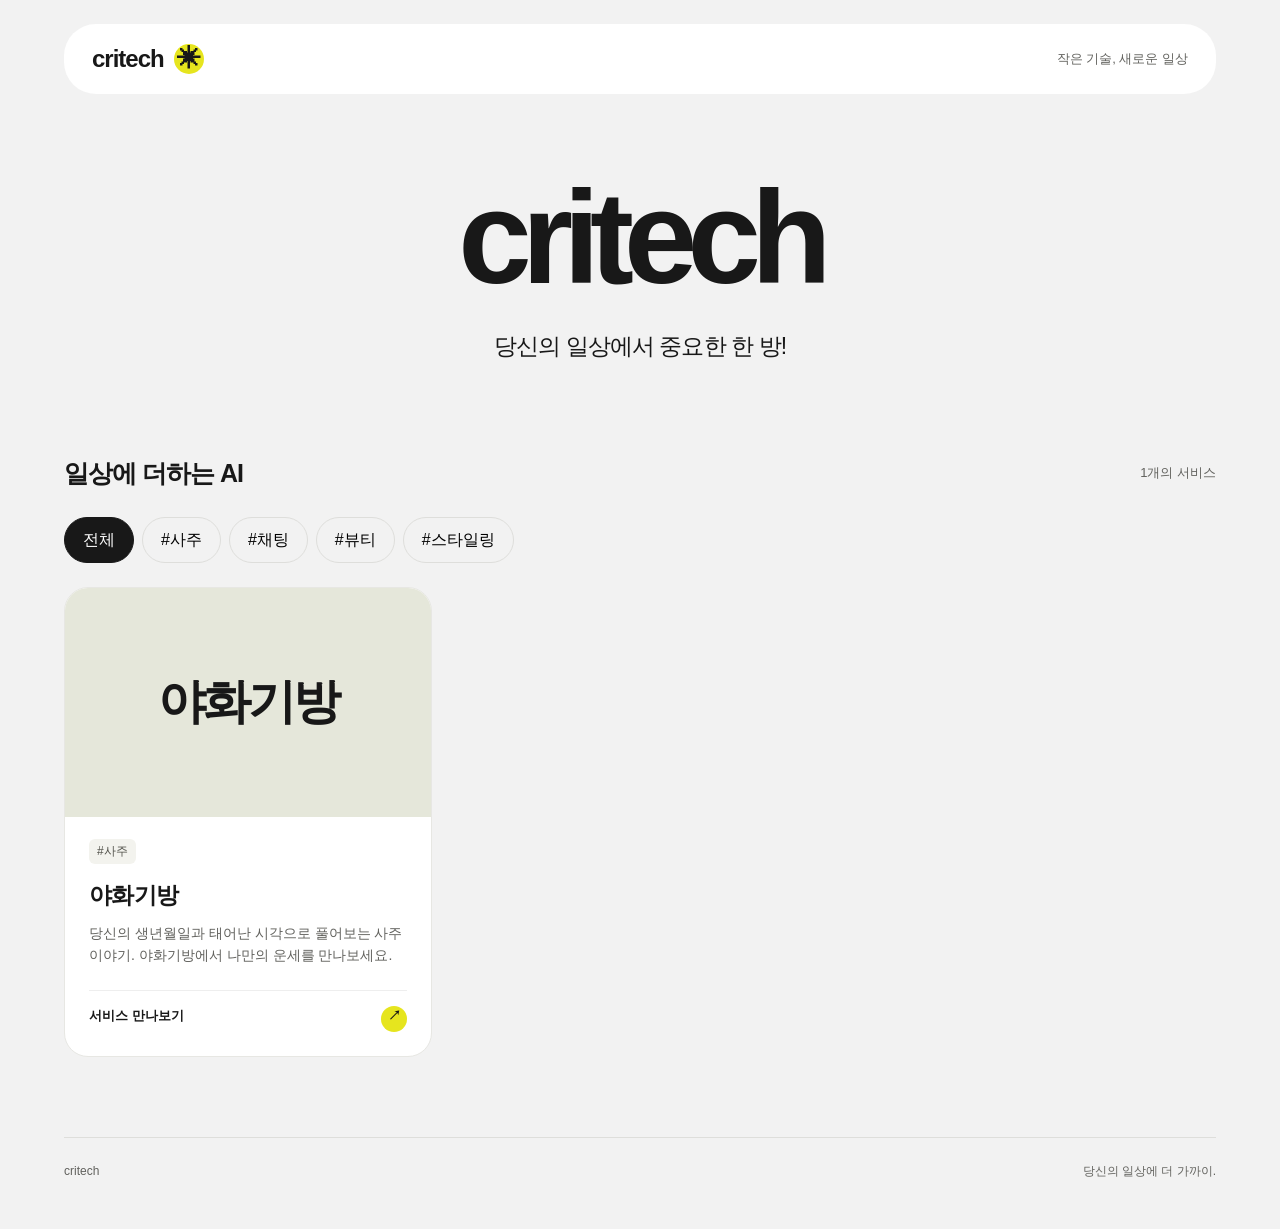
==== index.html @ 3f4b04e7 "Add critech product directory and admin" ====
<!doctype html>
<html lang="ko"><head><meta charset="utf-8"><meta name="viewport" content="width=device-width,initial-scale=1"><title>critech — 당신의 일상에서 중요한 한 방!</title><link rel="stylesheet" href="style.css"></head>
<body><div class="container"><header><a class="logo" href="./">critech<span aria-hidden="true">✳</span></a><span class="nav-note">작은 기술, 새로운 일상</span></header>
<main><section class="hero"><h1 id="headline">critech</h1><p id="subtitle">당신의 일상에서 중요한 한 방!</p></section>
<section class="products" aria-labelledby="section-title"><div class="section-heading"><h2 id="section-title">일상에 더하는 AI</h2><span id="count"></span></div><div id="filters" class="filters" aria-label="제품 카테고리"></div><div id="grid" class="product-grid"></div><p id="status" role="status"></p></section></main><footer><span>critech</span><span>당신의 일상에 더 가까이.</span></footer></div><script type="module" src="site.js"></script></body></html>
---- style.css ----
:root{--paper:#f2f2f2;--ink:#181818;--yellow:#e6e51e;--line:#dededb;--muted:#62625e}*{box-sizing:border-box}body{margin:0;background:var(--paper);color:var(--ink);font-family:Inter,-apple-system,BlinkMacSystemFont,"Segoe UI",sans-serif;line-height:1.6}a{color:inherit}button,input,textarea{font:inherit}button,a,input,textarea{touch-action:manipulation}:focus-visible{outline:3px solid #466cf3;outline-offset:4px}.container{max-width:1200px;margin:auto;padding:24px}header{display:flex;justify-content:space-between;align-items:center;background:white;border-radius:32px;padding:16px 28px}.logo{font-size:24px;font-weight:800;letter-spacing:-1px;text-decoration:none;display:flex;gap:10px;align-items:center}.logo span{background:var(--yellow);border-radius:50%;width:30px;height:30px;text-align:center;line-height:30px}.nav-note{font-size:13px;color:var(--muted)}.hero{text-align:center;padding:78px 0 68px}.hero h1{font-size:clamp(72px,12vw,132px);line-height:1;margin:0 0 24px;letter-spacing:-.075em;font-weight:800;overflow-wrap:anywhere}.hero p{font-size:clamp(17px,3vw,23px);margin:0;letter-spacing:-.04em}.products{padding:20px 0 64px}.section-heading{display:flex;justify-content:space-between;align-items:center}.section-heading h2{font-size:25px;letter-spacing:-1px;margin:0}.section-heading>span{font-size:13px;color:var(--muted)}.filters{display:flex;gap:8px;flex-wrap:wrap;margin:24px 0}.filters button{border:1px solid var(--line);border-radius:30px;background:transparent;padding:9px 18px;cursor:pointer}.filters button[aria-pressed=true]{background:var(--ink);color:white;border-color:var(--ink)}.product-grid{display:grid;grid-template-columns:repeat(3,minmax(0,1fr));gap:24px}.card{display:block;background:white;border-radius:24px;text-decoration:none;overflow:hidden;border:1px solid #e7e7e3;min-width:0}.card[href]:hover{border-color:var(--ink)}.thumbnail{aspect-ratio:16/10;background:#e5e7da;position:relative;overflow:hidden;display:grid;place-items:center}.thumbnail img{width:100%;height:100%;object-fit:cover;position:absolute;inset:0}.cover-word{font-size:clamp(30px,4vw,48px);letter-spacing:-.06em;font-weight:800;padding:24px;text-align:center;overflow-wrap:anywhere}.card:nth-child(3n+2) .thumbnail{background:#f2ded2}.card:nth-child(3n) .thumbnail{background:#dce3ee}.card-body{padding:22px 24px 24px}.tags{display:flex;flex-wrap:wrap;gap:8px;font-size:12px;color:#53534c}.tags span{background:#f3f3ee;border-radius:6px;padding:3px 8px}.card h3{font-size:23px;letter-spacing:-.7px;margin:13px 0 8px}.card p{font-size:14px;color:var(--muted);margin:0;min-height:46px;overflow-wrap:anywhere}.card-action{display:flex;justify-content:space-between;border-top:1px solid #eee;margin-top:22px;padding-top:15px;font-size:13px;font-weight:600}.card-action span:last-child{background:var(--yellow);border-radius:50%;width:26px;height:26px;text-align:center}footer{border-top:1px solid var(--line);padding:24px 0;display:flex;justify-content:space-between;font-size:12px;color:var(--muted)}.admin{max-width:900px}.admin h1{font-size:36px;letter-spacing:-1px}.panel{padding:24px;background:white;border-radius:20px;margin:20px 0}.panel h2{margin-top:0;font-size:21px}label{display:block;font-weight:600;font-size:14px;margin:16px 0 6px}input:not([type=checkbox]),textarea{display:block;width:100%;border:1px solid #ccc;border-radius:10px;padding:12px;background:white;color:var(--ink)}textarea{min-height:90px;resize:vertical}.row{display:flex;gap:12px;align-items:center;flex-wrap:wrap}.button{border:1px solid var(--line);background:white;border-radius:24px;padding:10px 20px;cursor:pointer;text-decoration:none}.primary{background:var(--yellow);border-color:var(--yellow);font-weight:700}.hint{font-size:13px;color:var(--muted)}.admin-product{border-top:1px solid var(--line);padding:20px 0}.admin-product legend{font-weight:700}.admin-product fieldset{border:0;padding:0;margin:0}.danger{color:#a02020}.sticky{position:sticky;bottom:12px;box-shadow:0 4px 20px #0001}button:disabled{opacity:.5;cursor:wait}[hidden]{display:none!important}@media(max-width:850px){.product-grid{grid-template-columns:repeat(2,minmax(0,1fr))}}@media(max-width:560px){.container{padding:16px}header{padding:14px 20px}.nav-note{display:none}.hero{padding:64px 0 48px}.product-grid{grid-template-columns:1fr}.section-heading h2{font-size:22px}.panel{padding:18px}.sticky{position:static}}
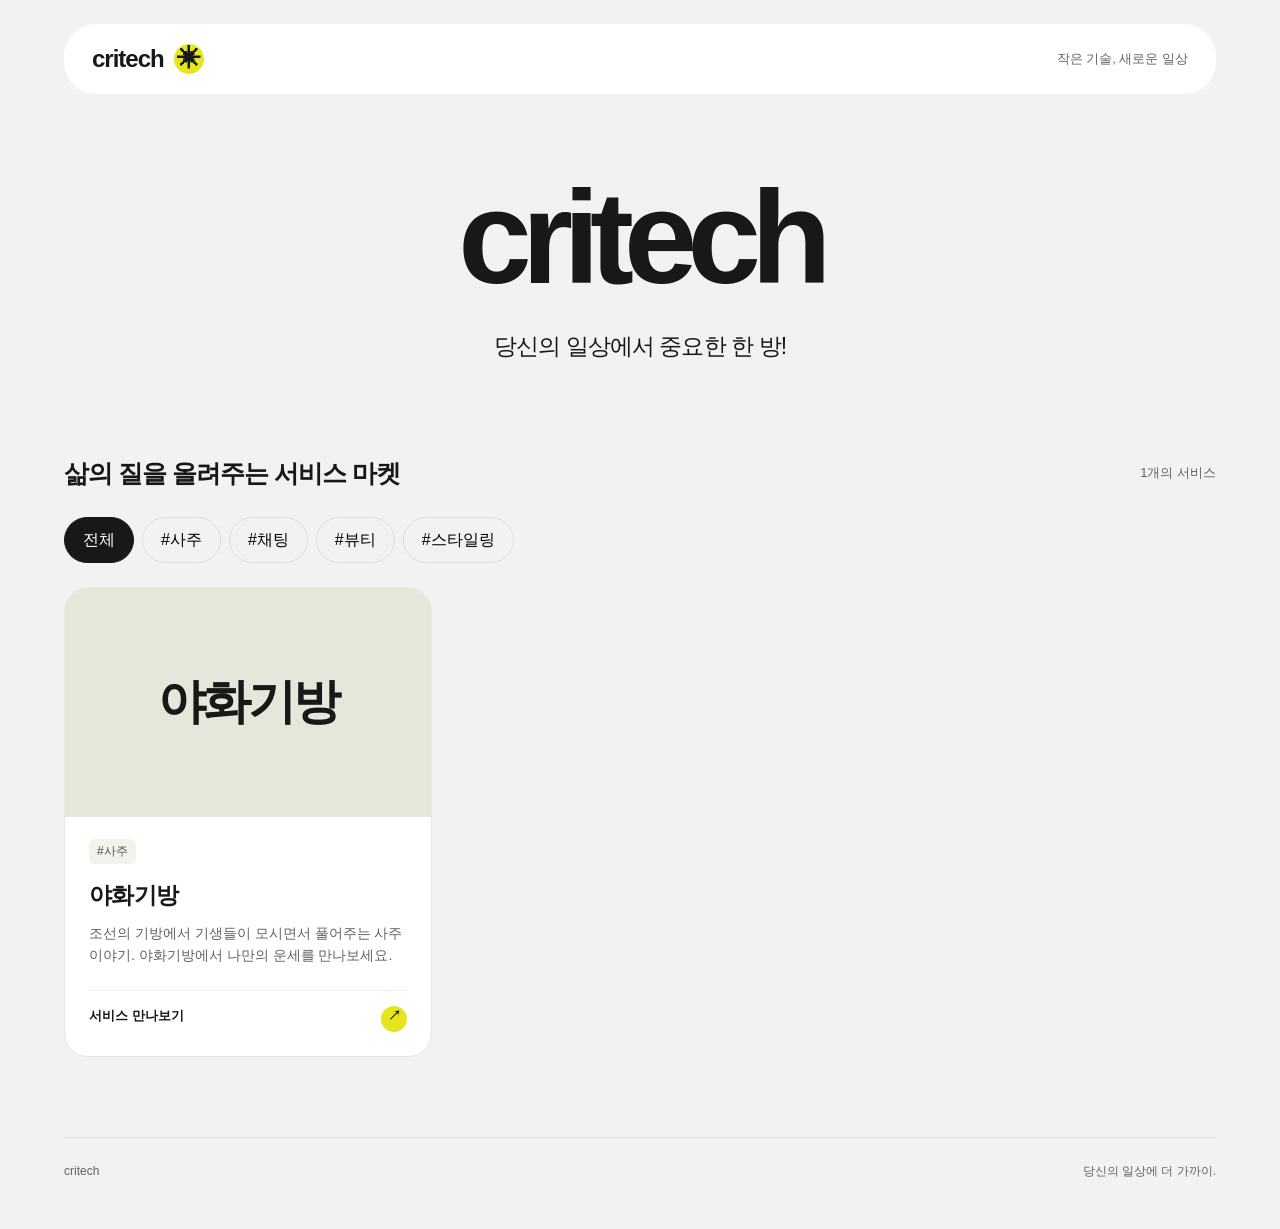
==== commit 1716c6e0: "Refresh browser modules for thumbnail upload support" ====
--- a/index.html
+++ b/index.html
@@ -2,4 +2,4 @@
 <html lang="ko"><head><meta charset="utf-8"><meta name="viewport" content="width=device-width,initial-scale=1"><title>critech — 당신의 일상에서 중요한 한 방!</title><link rel="stylesheet" href="style.css"></head>
 <body><div class="container"><header><a class="logo" href="./">critech<span aria-hidden="true">✳</span></a><span class="nav-note">작은 기술, 새로운 일상</span></header>
 <main><section class="hero"><h1 id="headline">critech</h1><p id="subtitle">당신의 일상에서 중요한 한 방!</p></section>
-<section class="products" aria-labelledby="section-title"><div class="section-heading"><h2 id="section-title">일상에 더하는 AI</h2><span id="count"></span></div><div id="filters" class="filters" aria-label="제품 카테고리"></div><div id="grid" class="product-grid"></div><p id="status" role="status"></p></section></main><footer><span>critech</span><span>당신의 일상에 더 가까이.</span></footer></div><script type="module" src="site.js"></script></body></html>
+<section class="products" aria-labelledby="section-title"><div class="section-heading"><h2 id="section-title">일상에 더하는 AI</h2><span id="count"></span></div><div id="filters" class="filters" aria-label="제품 카테고리"></div><div id="grid" class="product-grid"></div><p id="status" role="status"></p></section></main><footer><span>critech</span><span>당신의 일상에 더 가까이.</span></footer></div><script type="module" src="site.js?v=upload1"></script></body></html>
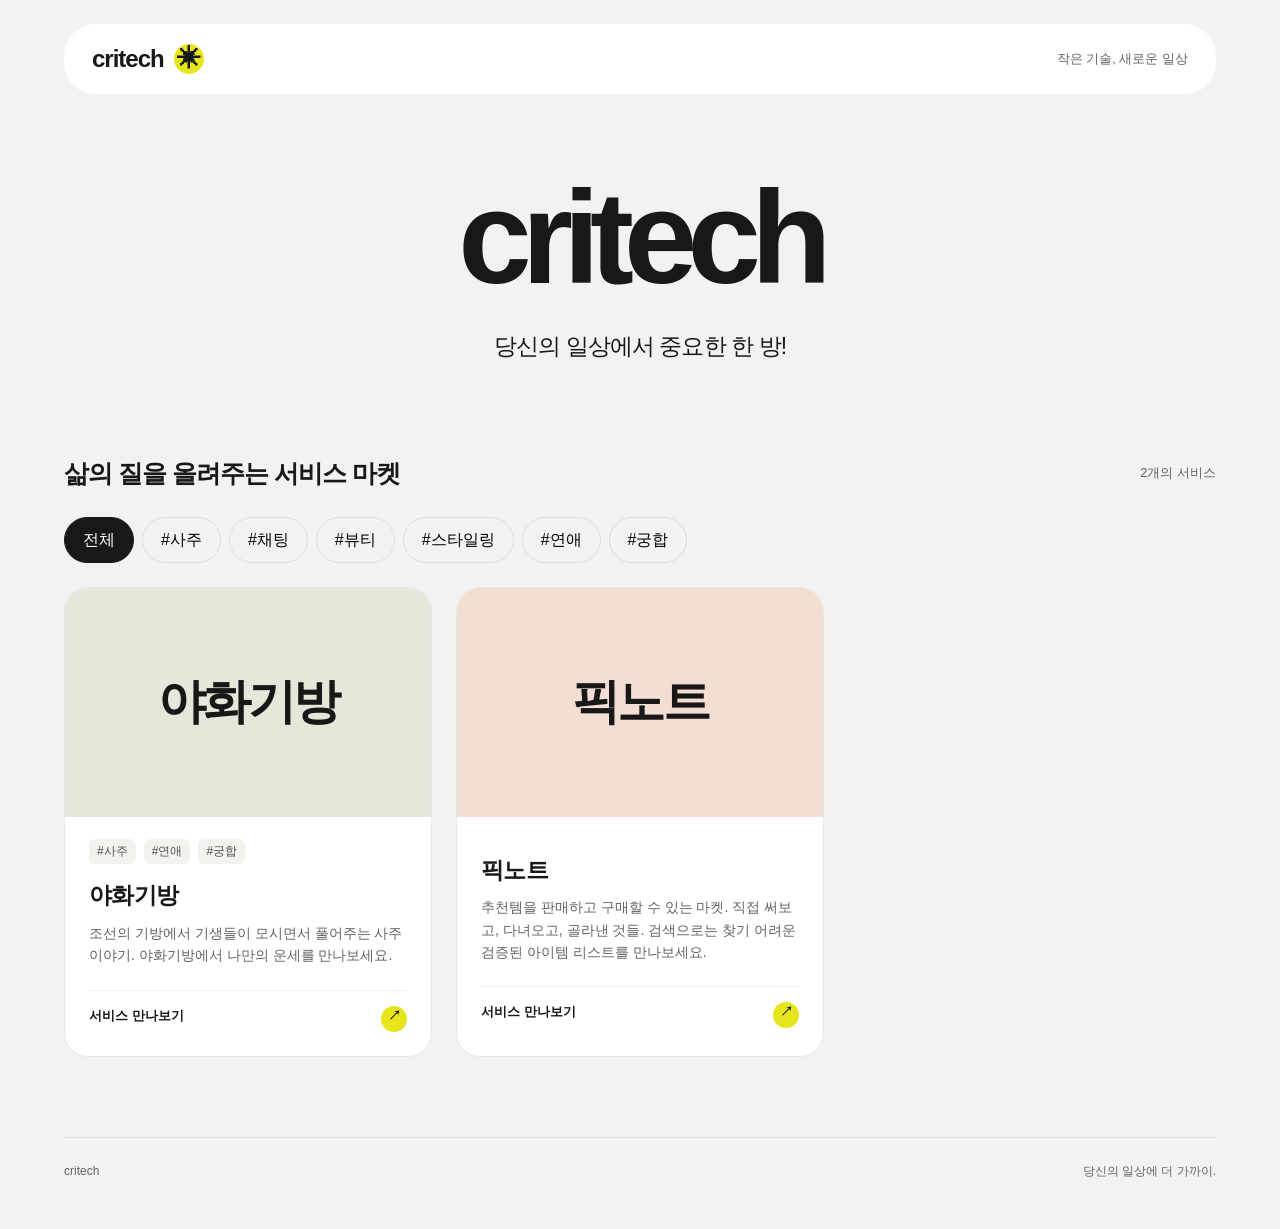
==== commit 20f28bfe: "Allow editing header note in admin" ====
--- a/index.html
+++ b/index.html
@@ -1,5 +1,5 @@
 <!doctype html>
 <html lang="ko"><head><meta charset="utf-8"><meta name="viewport" content="width=device-width,initial-scale=1"><title>critech — 당신의 일상에서 중요한 한 방!</title><link rel="stylesheet" href="style.css"></head>
-<body><div class="container"><header><a class="logo" href="./">critech<span aria-hidden="true">✳</span></a><span class="nav-note">작은 기술, 새로운 일상</span></header>
+<body><div class="container"><header><a class="logo" href="./">critech<span aria-hidden="true">✳</span></a><span class="nav-note" id="nav-note">작은 기술, 새로운 일상</span></header>
 <main><section class="hero"><h1 id="headline">critech</h1><p id="subtitle">당신의 일상에서 중요한 한 방!</p></section>
-<section class="products" aria-labelledby="section-title"><div class="section-heading"><h2 id="section-title">일상에 더하는 AI</h2><span id="count"></span></div><div id="filters" class="filters" aria-label="제품 카테고리"></div><div id="grid" class="product-grid"></div><p id="status" role="status"></p></section></main><footer><span>critech</span><span>당신의 일상에 더 가까이.</span></footer></div><script type="module" src="site.js?v=upload1"></script></body></html>
+<section class="products" aria-labelledby="section-title"><div class="section-heading"><h2 id="section-title">일상에 더하는 AI</h2><span id="count"></span></div><div id="filters" class="filters" aria-label="제품 카테고리"></div><div id="grid" class="product-grid"></div><p id="status" role="status"></p></section></main><footer><span>critech</span><span>당신의 일상에 더 가까이.</span></footer></div><script type="module" src="site.js?v=text3"></script></body></html>
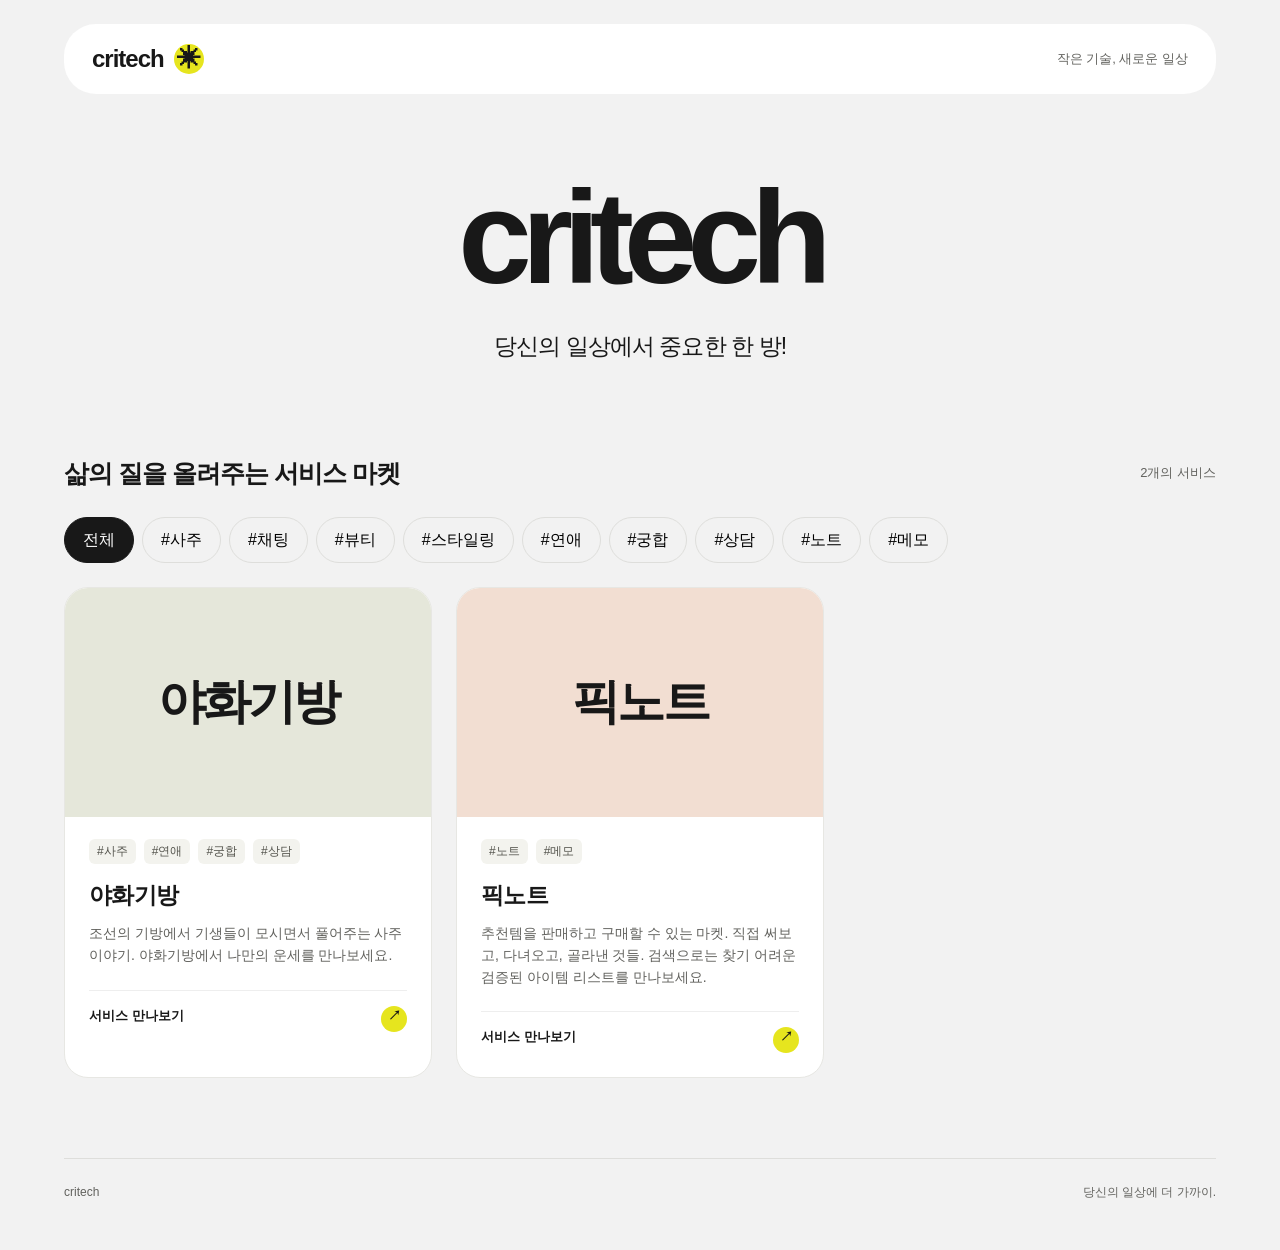
==== commit fab46c05: "Automatically compress thumbnails to WebP" ====
--- a/index.html
+++ b/index.html
@@ -1,5 +1,5 @@
 <!doctype html>
-<html lang="ko"><head><meta charset="utf-8"><meta name="viewport" content="width=device-width,initial-scale=1"><title>critech — 당신의 일상에서 중요한 한 방!</title><link rel="stylesheet" href="style.css"></head>
+<html lang="ko"><head><meta charset="utf-8"><meta name="viewport" content="width=device-width,initial-scale=1"><title>critech — 당신의 일상에서 중요한 한 방!</title><link rel="stylesheet" href="style.css?v=webp1"></head>
 <body><div class="container"><header><a class="logo" href="./">critech<span aria-hidden="true">✳</span></a><span class="nav-note" id="nav-note">작은 기술, 새로운 일상</span></header>
 <main><section class="hero"><h1 id="headline">critech</h1><p id="subtitle">당신의 일상에서 중요한 한 방!</p></section>
-<section class="products" aria-labelledby="section-title"><div class="section-heading"><h2 id="section-title">일상에 더하는 AI</h2><span id="count"></span></div><div id="filters" class="filters" aria-label="제품 카테고리"></div><div id="grid" class="product-grid"></div><p id="status" role="status"></p></section></main><footer><span>critech</span><span>당신의 일상에 더 가까이.</span></footer></div><script type="module" src="site.js?v=text3"></script></body></html>
+<section class="products" aria-labelledby="section-title"><div class="section-heading"><h2 id="section-title">일상에 더하는 AI</h2><span id="count"></span></div><div id="filters" class="filters" aria-label="제품 카테고리"></div><div id="grid" class="product-grid"></div><p id="status" role="status"></p></section></main><footer><span>critech</span><span>당신의 일상에 더 가까이.</span></footer></div><script type="module" src="site.js?v=webp1"></script></body></html>
--- a/style.css
+++ b/style.css
@@ -1 +1,3 @@
 :root{--paper:#f2f2f2;--ink:#181818;--yellow:#e6e51e;--line:#dededb;--muted:#62625e}*{box-sizing:border-box}body{margin:0;background:var(--paper);color:var(--ink);font-family:Inter,-apple-system,BlinkMacSystemFont,"Segoe UI",sans-serif;line-height:1.6}a{color:inherit}button,input,textarea{font:inherit}button,a,input,textarea{touch-action:manipulation}:focus-visible{outline:3px solid #466cf3;outline-offset:4px}.container{max-width:1200px;margin:auto;padding:24px}header{display:flex;justify-content:space-between;align-items:center;background:white;border-radius:32px;padding:16px 28px}.logo{font-size:24px;font-weight:800;letter-spacing:-1px;text-decoration:none;display:flex;gap:10px;align-items:center}.logo span{background:var(--yellow);border-radius:50%;width:30px;height:30px;text-align:center;line-height:30px}.nav-note{font-size:13px;color:var(--muted)}.hero{text-align:center;padding:78px 0 68px}.hero h1{font-size:clamp(72px,12vw,132px);line-height:1;margin:0 0 24px;letter-spacing:-.075em;font-weight:800;overflow-wrap:anywhere}.hero p{font-size:clamp(17px,3vw,23px);margin:0;letter-spacing:-.04em}.products{padding:20px 0 64px}.section-heading{display:flex;justify-content:space-between;align-items:center}.section-heading h2{font-size:25px;letter-spacing:-1px;margin:0}.section-heading>span{font-size:13px;color:var(--muted)}.filters{display:flex;gap:8px;flex-wrap:wrap;margin:24px 0}.filters button{border:1px solid var(--line);border-radius:30px;background:transparent;padding:9px 18px;cursor:pointer}.filters button[aria-pressed=true]{background:var(--ink);color:white;border-color:var(--ink)}.product-grid{display:grid;grid-template-columns:repeat(3,minmax(0,1fr));gap:24px}.card{display:block;background:white;border-radius:24px;text-decoration:none;overflow:hidden;border:1px solid #e7e7e3;min-width:0}.card[href]:hover{border-color:var(--ink)}.thumbnail{aspect-ratio:16/10;background:#e5e7da;position:relative;overflow:hidden;display:grid;place-items:center}.thumbnail img{width:100%;height:100%;object-fit:cover;position:absolute;inset:0}.cover-word{font-size:clamp(30px,4vw,48px);letter-spacing:-.06em;font-weight:800;padding:24px;text-align:center;overflow-wrap:anywhere}.card:nth-child(3n+2) .thumbnail{background:#f2ded2}.card:nth-child(3n) .thumbnail{background:#dce3ee}.card-body{padding:22px 24px 24px}.tags{display:flex;flex-wrap:wrap;gap:8px;font-size:12px;color:#53534c}.tags span{background:#f3f3ee;border-radius:6px;padding:3px 8px}.card h3{font-size:23px;letter-spacing:-.7px;margin:13px 0 8px}.card p{font-size:14px;color:var(--muted);margin:0;min-height:46px;overflow-wrap:anywhere}.card-action{display:flex;justify-content:space-between;border-top:1px solid #eee;margin-top:22px;padding-top:15px;font-size:13px;font-weight:600}.card-action span:last-child{background:var(--yellow);border-radius:50%;width:26px;height:26px;text-align:center}footer{border-top:1px solid var(--line);padding:24px 0;display:flex;justify-content:space-between;font-size:12px;color:var(--muted)}.admin{max-width:900px}.admin h1{font-size:36px;letter-spacing:-1px}.panel{padding:24px;background:white;border-radius:20px;margin:20px 0}.panel h2{margin-top:0;font-size:21px}label{display:block;font-weight:600;font-size:14px;margin:16px 0 6px}input:not([type=checkbox]),textarea{display:block;width:100%;border:1px solid #ccc;border-radius:10px;padding:12px;background:white;color:var(--ink)}textarea{min-height:90px;resize:vertical}.row{display:flex;gap:12px;align-items:center;flex-wrap:wrap}.button{border:1px solid var(--line);background:white;border-radius:24px;padding:10px 20px;cursor:pointer;text-decoration:none}.primary{background:var(--yellow);border-color:var(--yellow);font-weight:700}.hint{font-size:13px;color:var(--muted)}.admin-product{border-top:1px solid var(--line);padding:20px 0}.admin-product legend{font-weight:700}.admin-product fieldset{border:0;padding:0;margin:0}.danger{color:#a02020}.sticky{position:sticky;bottom:12px;box-shadow:0 4px 20px #0001}button:disabled{opacity:.5;cursor:wait}[hidden]{display:none!important}@media(max-width:850px){.product-grid{grid-template-columns:repeat(2,minmax(0,1fr))}}@media(max-width:560px){.container{padding:16px}header{padding:14px 20px}.nav-note{display:none}.hero{padding:64px 0 48px}.product-grid{grid-template-columns:1fr}.section-heading h2{font-size:22px}.panel{padding:18px}.sticky{position:static}}
+
+.image-crop-preview{max-width:420px;margin:16px 0}.image-crop-preview[hidden]{display:none}.admin input[type=range]{width:100%;padding:0;accent-color:#222}.admin select{font:inherit;padding:12px;border:1px solid #ccc;border-radius:10px;background:white;width:100%}
